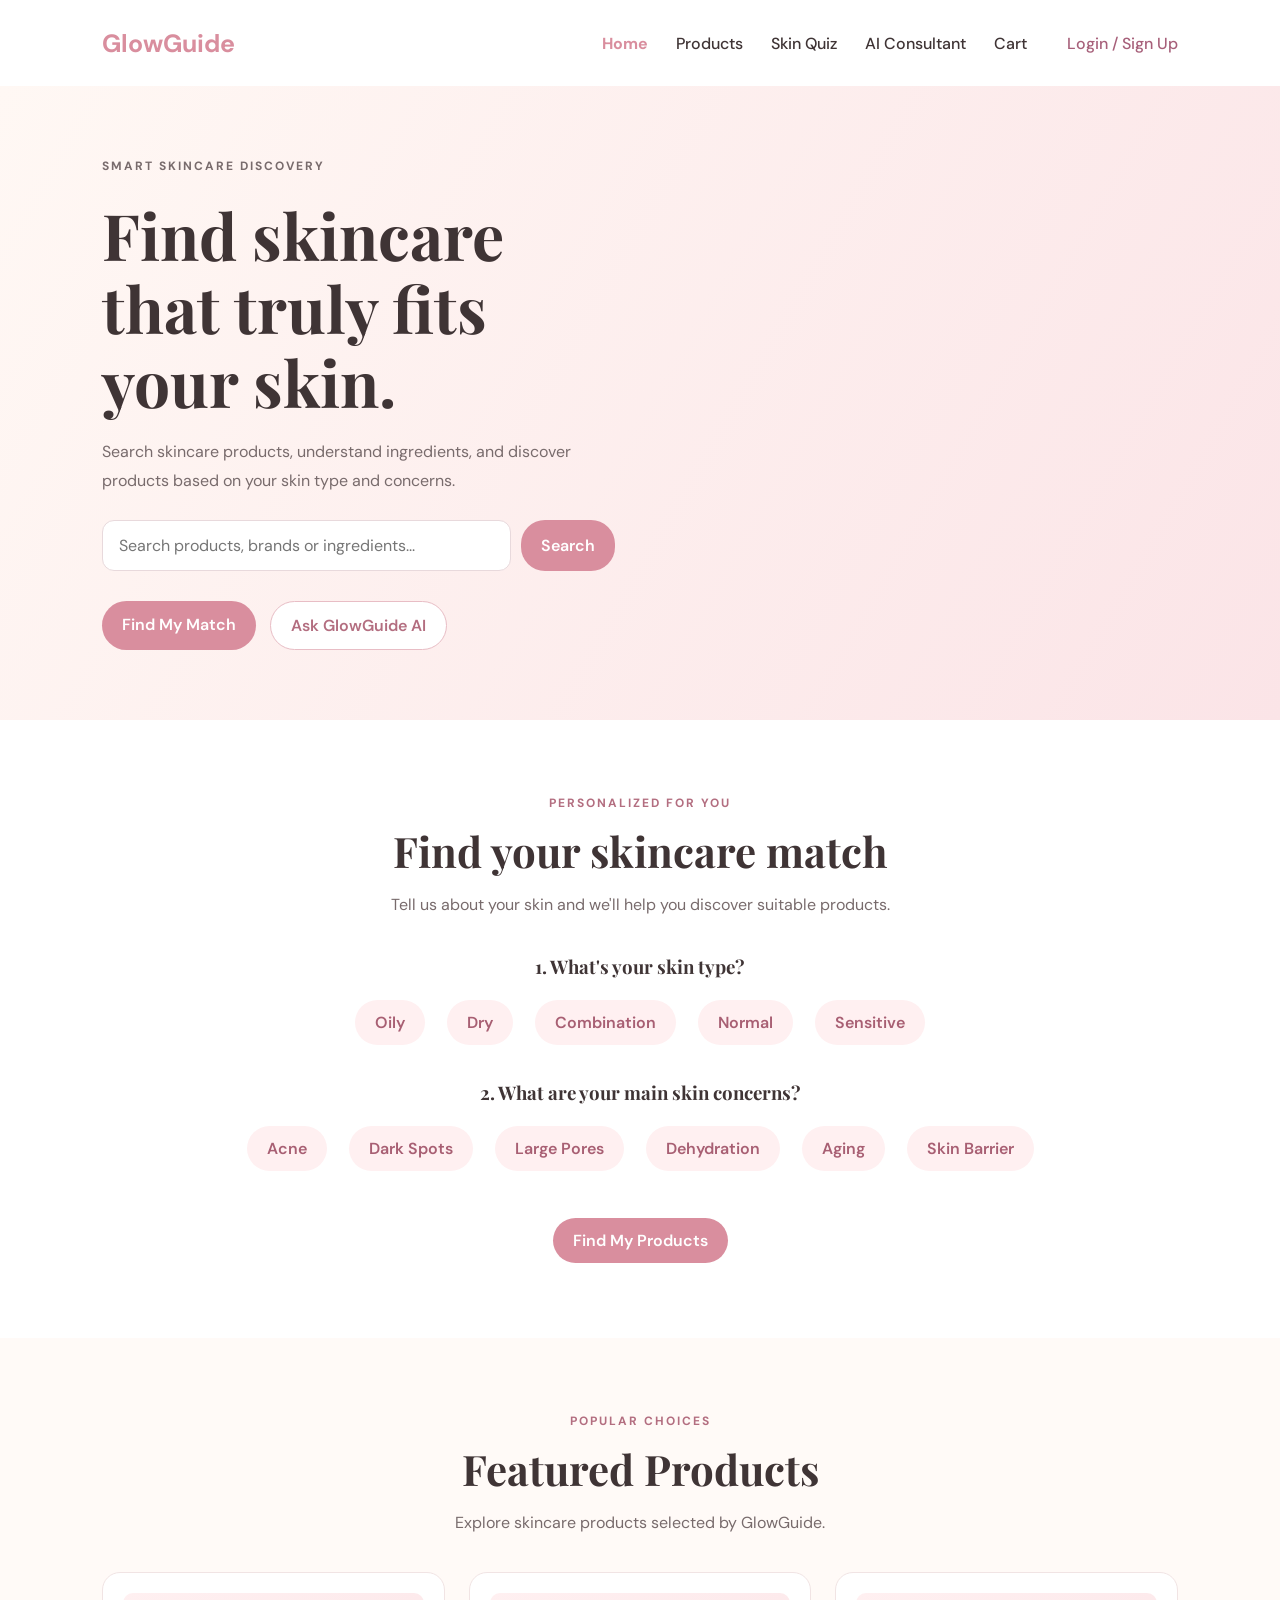
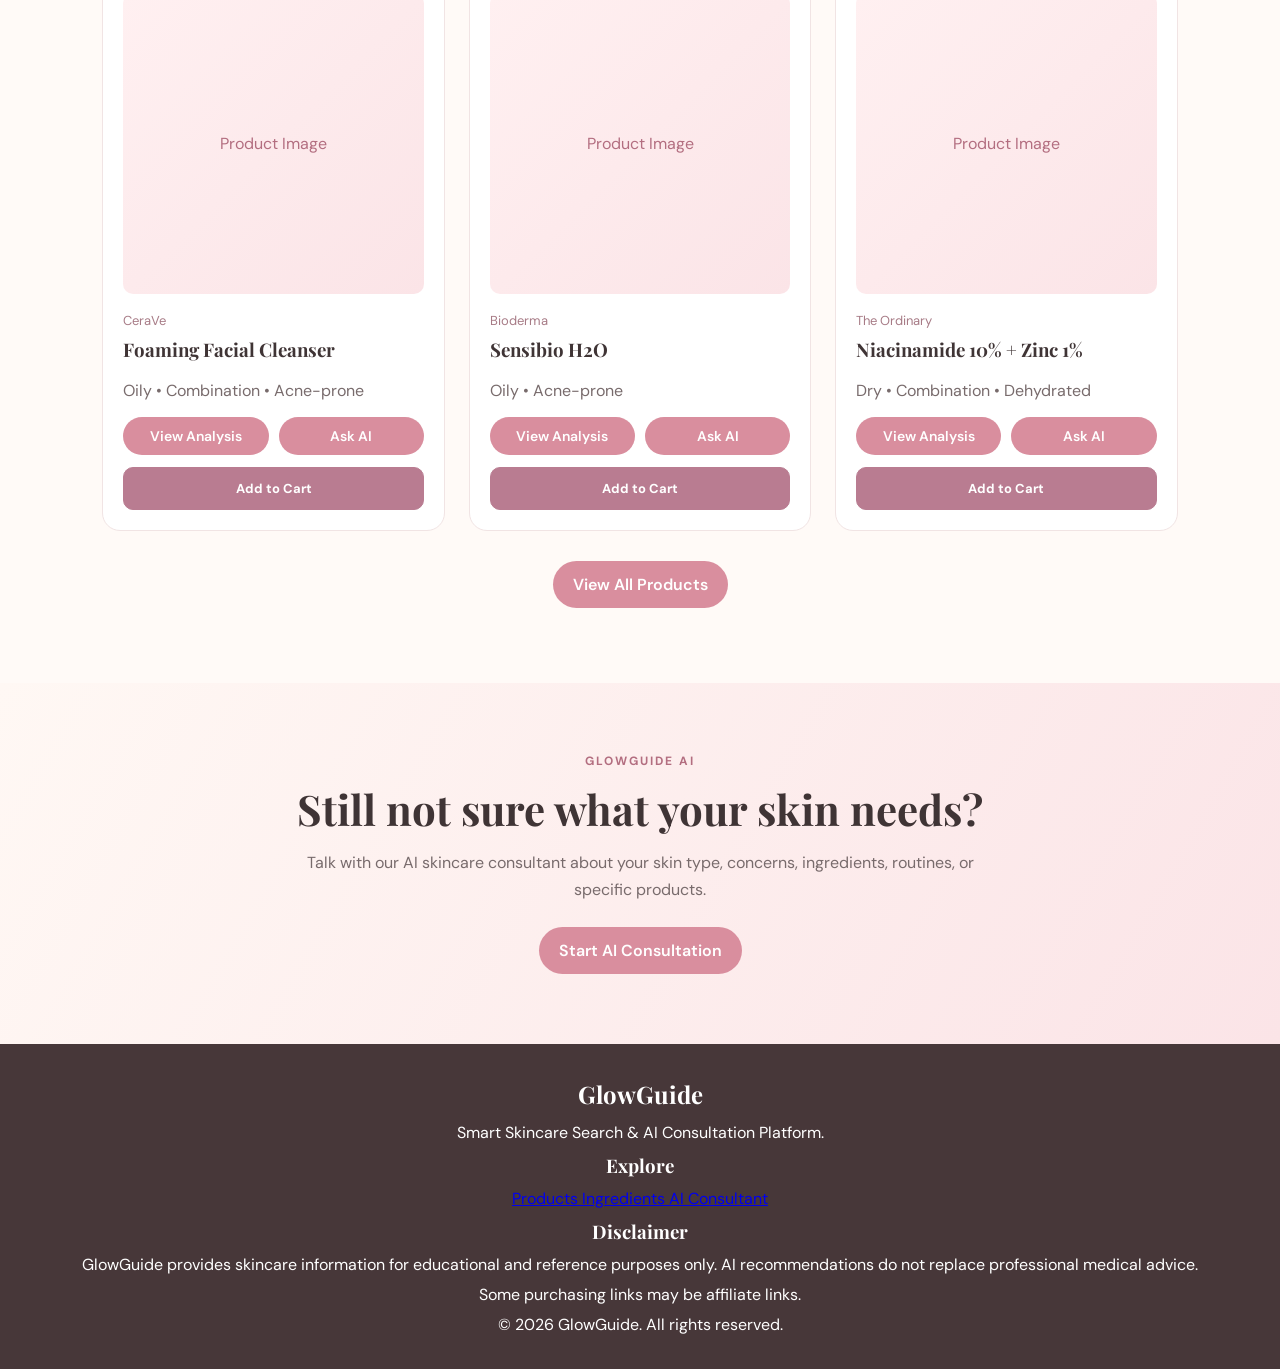
==== frontend/html/index.html @ 9ee1f532 "Prepare GlowGuide for secure single-domain deployment" ====
<!DOCTYPE html>
<html lang="en">

<head>
    <meta charset="UTF-8">
    <meta name="viewport" content="width=device-width, initial-scale=1.0">

    <title>GlowGuide | Smart Skincare Search</title>

    <link rel="stylesheet" href="../css/style.css">
    <link rel="stylesheet" href="../css/auth.css">
    <script src="../js/auth.js" defer></script>
    <script src="../js/cart.js" defer></script>
    <script src="../js/main.js" defer></script>
</head>

<body>
    <header class="navbar">
        <a href="index.html" class="logo">GlowGuide </a>

        <nav>
        <a href="index.html">Home</a>
        <a href="products.html">Products</a>
        <a href="skin_quiz.html">Skin Quiz</a>
        <a href="ai_consultant.html">AI Consultant</a>
                    <a href="cart.html">Cart</a>
                    <span id="accountArea"><a href="login.html">Login / Sign Up</a></span>
        </nav>
    </header>


    <!-- ==================== MAIN ==================== -->
    <main>

        <!-- HERO -->
        <section class="hero">

            <div class="hero-content">

                <p class="hero-label">
                    Smart Skincare Discovery
                </p>

                <h1>
                    Find skincare that truly fits your skin.
                </h1>

                <p>
                    Search skincare products, understand ingredients,
                    and discover products based on your skin type
                    and concerns.
                </p>

                <div class="search-box">
                    <input
                        type="search"
                        placeholder="Search products, brands or ingredients..."
                    >

                    <button type="button">
                        Search
                    </button>
                </div>

                <div class="hero-actions">

                    <a href="skin_quiz.html">
                        Find My Match
                    </a>

                    <a href="ai_consultant.html">
                        Ask GlowGuide AI
                    </a>

                </div>

            </div>

        </section>


        <!-- ==================== SKIN MATCH ==================== -->
        <section class="skin-match" id="skin-match">

            <div class="section-heading">
                <p>Personalized for you</p>

                <h2>
                    Find your skincare match
                </h2>

                <p>
                    Tell us about your skin and we'll help you
                    discover suitable products.
                </p>
            </div>


            <!-- Skin Type -->
            <div class="skin-type">

                <h3>1. What's your skin type?</h3>

                <div class="skin-options">

                    <button type="button" data-skin="oily">
                        Oily
                    </button>

                    <button type="button" data-skin="dry">
                        Dry
                    </button>

                    <button type="button" data-skin="combination">
                        Combination
                    </button>

                    <button type="button" data-skin="normal">
                        Normal
                    </button>

                    <button type="button" data-skin="sensitive">
                        Sensitive
                    </button>

                </div>

            </div>


            <!-- Skin Concerns -->
            <div class="skin-concerns">

                <h3>2. What are your main skin concerns?</h3>

                <div class="concern-options">

                    <button type="button" data-concern="acne">
                        Acne
                    </button>

                    <button type="button" data-concern="dark-spots">
                        Dark Spots
                    </button>

                    <button type="button" data-concern="large-pores">
                        Large Pores
                    </button>

                    <button type="button" data-concern="dryness">
                        Dehydration
                    </button>

                    <button type="button" data-concern="aging">
                        Aging
                    </button>

                    <button type="button" data-concern="barrier">
                        Skin Barrier
                    </button>

                </div>

            </div>


            <button type="button" id="findMyProducts" class="match-btn">
                Find My Products
            </button>

        </section>


        <!-- ==================== FEATURED PRODUCTS ==================== -->
        <section class="featured-products">

            <div class="section-heading">

                <p>Popular choices</p>

                <h2>
                    Featured Products
                </h2>

                <p>
                    Explore skincare products selected by GlowGuide.
                </p>

            </div>


            <div class="product-list">

                <!-- Product 1 -->
                <article class="product-card">

                    <div class="product-image">
                        Product Image
                    </div>

                    <p class="product-brand">
                        CeraVe
                    </p>

                    <h3>
                        Foaming Facial Cleanser
                    </h3>

                    <p>
                        Oily • Combination • Acne-prone
                    </p>

                    <a href="product_detail.html?id=1">
                        View Analysis
                    </a>
                    <a href="ai_consultant.html?product=1" class="home-ai-link">
                        Ask AI
                    </a>
                    <button type="button" class="home-cart-btn" data-product-id="1" aria-pressed="false">
                        Add to Cart
                    </button>

                </article>


                <!-- Product 2 -->
                <article class="product-card">

                    <div class="product-image">
                        Product Image
                    </div>

                    <p class="product-brand">
                        Bioderma
                    </p>

                    <h3>
                        Sensibio H2O
                    </h3>

                    <p>
                        Oily • Acne-prone
                    </p>

                    <a href="product_detail.html?id=2">
                        View Analysis
                    </a>
                    <a href="ai_consultant.html?product=2" class="home-ai-link">
                        Ask AI
                    </a>
                    <button type="button" class="home-cart-btn" data-product-id="2" aria-pressed="false">
                        Add to Cart
                    </button>

                </article>


                <!-- Product 3 -->
                <article class="product-card">

                    <div class="product-image">
                        Product Image
                    </div>

                    <p class="product-brand">
                        The Ordinary
                    </p>

                    <h3>
                        Niacinamide 10% + Zinc 1%
                    </h3>

                    <p>
                        Dry • Combination • Dehydrated
                    </p>

                    <a href="product_detail.html?id=3">
                        View Analysis
                    </a>
                    <a href="ai_consultant.html?product=3" class="home-ai-link">
                        Ask AI
                    </a>
                    <button type="button" class="home-cart-btn" data-product-id="3" aria-pressed="false">
                        Add to Cart
                    </button>

                </article>

            </div>


            <a href="products.html" class="view-all-btn">
                View All Products
            </a>

        </section>


        <!-- ==================== AI CONSULTANT ==================== -->
        <section class="ai-section">

            <div class="ai-content">

                <p>
                    GlowGuide AI
                </p>

                <h2>
                    Still not sure what your skin needs?
                </h2>

                <p>
                    Talk with our AI skincare consultant about
                    your skin type, concerns, ingredients,
                    routines, or specific products.
                </p>

                <a href="ai_consultant.html">
                    Start AI Consultation
                </a>

            </div>

        </section>

    </main>


    <!-- ==================== FOOTER ==================== -->
    <footer class="footer">

        <div class="footer-about">

            <h2>
                GlowGuide
            </h2>

            <p>
                Smart Skincare Search & AI Consultation Platform.
            </p>

        </div>


        <div class="footer-links">

            <h3>Explore</h3>

            <a href="products.html">
                Products
            </a>

            <a href="#">
                Ingredients
            </a>

            <a href="ai_consultant.html">
                AI Consultant
            </a>

        </div>


        <div class="footer-disclaimer">

            <h3>Disclaimer</h3>

            <p>
                GlowGuide provides skincare information for
                educational and reference purposes only.
                AI recommendations do not replace professional
                medical advice.
            </p>

            <p>
                Some purchasing links may be affiliate links.
            </p>

        </div>


        <div class="footer-bottom">

            <p>
                &copy; 2026 GlowGuide. All rights reserved.
            </p>

        </div>

    </footer>

</body>

</html>
---- frontend/css/style.css ----
@import url('https://fonts.googleapis.com/css2?family=DM+Sans:wght@400;500;600;700&family=Playfair+Display:wght@500;600;700&display=swap');

:root {
  --pink: #d98e9e;
  --pink-light: #fff0f1;
  --cream: #fffaf7;
  --text: #3f3435;
}

* {
  margin: 0;
  padding: 0;
  box-sizing: border-box;
}

body {
  font-family: 'DM Sans', sans-serif;
  background: var(--cream);
  color: var(--text);
}

.navbar {
  display: flex;
  justify-content: space-between;
  align-items: center;
  padding: 22px 8%;
  background: white;
  gap: 20px;
}

.logo {
  color: var(--pink);
  font-weight: 700;
  font-size: 25px;
  text-decoration: none;
}

nav {
  display: flex;
  align-items: center;
  gap: 28px;
  flex-wrap: wrap;
}

.nav-links {
  display: flex;
  align-items: center;
  gap: 28px;
  margin: 0;
  padding: 0;
  list-style: none;
}

nav a {
  text-decoration: none;
  color: var(--text);
  font-weight: 500;
}

nav a:hover {
  color: var(--pink);
}

.hero {
  min-height: 560px;
  display: grid;
  grid-template-columns: 1fr 1fr;
  align-items: center;
  gap: 50px;
  padding: 70px 8%;
  background: linear-gradient(120deg, #fff8f4, #fbe4e7);
}

.hero-content {
  max-width: 620px;
}

.hero-label,
.section-heading > p:first-child,
.ai-content > p:first-child {
  color: #b36e80;
  font-size: 12px;
  letter-spacing: 2px;
  font-weight: 700;
  text-transform: uppercase;
}

.hero-content > p:not(.hero-label) {
  max-width: 520px;
}

.search-box {
  display: flex;
  gap: 10px;
  margin-top: 24px;
  max-width: 560px;
}

.search-box input {
  flex: 1;
  min-width: 0;
  padding: 14px 16px;
  border: 1px solid #e8d9dc;
  border-radius: 12px;
  font: inherit;
}

.search-box button,
.skin-options button,
.concern-options button,
.match-btn {
  border: 0;
  border-radius: 24px;
  padding: 12px 20px;
  background: var(--pink);
  color: white;
  font: inherit;
  font-weight: 600;
  cursor: pointer;
}

.hero-actions a,
.product-card > a,
.view-all-btn,
.ai-content > a {
  display: inline-block;
  padding: 13px 20px;
  border-radius: 28px;
  background: var(--pink);
  color: white;
  text-decoration: none;
  font-weight: 600;
}

.hero-actions a + a {
  background: white;
  color: #b36e80;
  border: 1px solid #e8bdc5;
}

.skin-match,
.featured-products {
  padding: 75px 8%;
}

.skin-match {
  text-align: center;
  background: white;
}

.section-heading {
  max-width: 700px;
  margin: 0 auto 36px;
  text-align: center;
}

.section-heading h2,
.ai-content h2 {
  margin: 12px 0;
  font-size: clamp(30px, 4vw, 42px);
}

.section-heading p:last-child,
.ai-content > p:not(:first-child) {
  color: #786b6c;
  line-height: 1.7;
}

.skin-type,
.skin-concerns {
  margin: 30px auto;
}

.skin-type h3,
.skin-concerns h3 {
  margin-bottom: 16px;
}

.skin-options,
.concern-options {
  display: flex;
  justify-content: center;
  flex-wrap: wrap;
  gap: 12px;
}

.skin-options button,
.concern-options button {
  background: var(--pink-light);
  color: #a85f73;
}

.match-btn {
  margin-top: 12px;
}

.product-list {
  display: grid;
  grid-template-columns: repeat(3, minmax(0, 1fr));
  gap: 24px;
}

.product-card {
  padding: 20px;
  background: white;
  border: 1px solid #f1e4e4;
  border-radius: 18px;
}

.product-card .product-image {
  min-height: 180px;
  display: grid;
  place-items: center;
  margin: -20px -20px 18px;
  border-radius: 18px 18px 0 0;
  background: linear-gradient(135deg, #fff0f1, #fbe4e7);
  color: #b36e80;
}

.product-card .product-image img {
  width: 100%;
  height: 180px;
  object-fit: contain;
  display: block;
}

.featured-products .product-card .product-image {
  grid-column: 1 / -1;
  min-height: 0;
  aspect-ratio: 1 / 1;
  height: auto;
  margin: 0 0 18px;
  border-radius: 10px;
  overflow: hidden;
}

.featured-products .product-card .product-image img {
  height: 100%;
}

.featured-products .product-card {
  display: grid;
  grid-template-columns: repeat(2, minmax(0, 1fr));
  column-gap: 10px;
  align-content: start;
}

.featured-products .product-card .product-brand,
.featured-products .product-card h3,
.featured-products .product-card > p:not(.product-brand) {
  grid-column: 1 / -1;
}

.featured-products .product-card > a {
  box-sizing: border-box;
  width: 100%;
  margin: 0;
  text-align: center;
}

.featured-products .product-card > a:not(.home-ai-link) {
  grid-column: 1;
}

.featured-products .product-card > .home-ai-link {
  grid-column: 2;
  margin-left: 0;
}

.featured-products .product-card > .home-cart-btn {
  grid-column: 1 / -1;
  width: 100%;
  margin: 12px 0 0;
}

.product-card .product-brand {
  color: #a77b86;
  font-size: 13px;
}

.product-card h3 {
  margin: 8px 0;
}

.product-card > p:not(.product-brand) {
  margin: 10px 0 16px;
  color: #786b6c;
}

.product-card > a {
  padding: 10px 15px;
  font-size: 14px;
}
.home-ai-link { margin-left: 8px; background: #fff0f2; color: #a7607a; }

.view-all-btn {
  display: table;
  margin: 30px auto 0;
}

.ai-section {
  padding: 70px 8%;
  background: linear-gradient(120deg, #fff8f4, #fbe4e7);
  text-align: center;
}

.ai-content {
  max-width: 720px;
  margin: 0 auto;
}

.ai-content > a {
  margin-top: 24px;
}

.tag {
  color: #b36e80;
  font-size: 12px;
  letter-spacing: 2px;
  font-weight: 700;
}

h1, h2, h3 {
  font-family: 'Playfair Display', serif;
}

.hero h1 {
  font-size: clamp(42px, 5vw, 68px);
  line-height: 1.15;
  margin: 20px 0;
}

.hero-content p {
  line-height: 1.8;
  max-width: 450px;
  color: #786b6c;
}

.hero-actions {
  display: flex;
  flex-wrap: wrap;
  gap: 14px;
  margin-top: 30px;
}

.btn {
  display: inline-block;
  text-decoration: none;
  background: var(--pink);
  color: white;
  padding: 14px 22px;
  border-radius: 30px;
  font-weight: 600;
}

.btn.secondary {
  background: white;
  color: #b36e80;
  border: 1px solid #e8bdc5;
}

.hero-art {
  min-height: 370px;
  border-radius: 180px 180px 25px 25px;
  background: linear-gradient(160deg, #ebacb8, #d18e9d);
  color: white;
  display: flex;
  flex-direction: column;
  justify-content: center;
  align-items: center;
  text-align: center;
  padding: 30px;
}

.hero-art span {
  font-size: 80px;
}

.hero-art h2 {
  font-size: 36px;
  margin: 15px 0;
}

.features {
  padding: 75px 8%;
  text-align: center;
}

.features > h2 {
  font-size: 36px;
  margin-bottom: 35px;
}

.feature-grid {
  display: grid;
  grid-template-columns: repeat(3, 1fr);
  gap: 24px;
}

.feature-card {
  padding: 35px 22px;
  border-radius: 18px;
  background: white;
  box-shadow: 0 6px 25px #4b34340b;
}

.feature-icon {
  font-size: 35px;
  margin-bottom: 18px;
}

.feature-card h3 {
  margin-bottom: 12px;
}

.feature-card p {
  color: #786b6c;
  line-height: 1.7;
}

footer {
  background: #473739;
  color: white;
  text-align: center;
  padding: 28px;
  line-height: 1.9;
}

@media (max-width: 768px) {
  .navbar {
    flex-direction: column;
  }

  nav {
    justify-content: center;
    gap: 14px;
  }

  .hero {
    grid-template-columns: 1fr;
    padding: 55px 6%;
  }

  .product-list {
    grid-template-columns: 1fr;
  }

  .skin-match,
  .featured-products,
  .ai-section {
    padding: 55px 6%;
  }

  .search-box {
    flex-direction: column;
  }

  .feature-grid {
    grid-template-columns: 1fr;
  }

  .features {
    padding: 55px 6%;
  }
}

[data-skin],
[data-concern] {
  cursor: pointer;
  padding: 10px 18px;
  border: 1px solid #e6b5c0;
  border-radius: 20px;
  background: white;
  color: #8c5362;
  margin: 5px;
}

[data-skin].selected,
[data-concern].selected {
  background: #d98e9e;
  color: white;
  border-color: #d98e9e;
}

.home-cart-btn {
  display: block;
  width: calc(100% - 28px);
  margin: 12px 14px 16px;
  padding: 12px 15px;
  border: 1px solid #b97c91;
  border-radius: 10px;
  background: #b97c91;
  color: white;
  font: inherit;
  font-size: 13px;
  font-weight: 700;
  cursor: pointer;
  transition: 0.2s ease;
}

.home-cart-btn:hover { background: #a6647c; }
.home-cart-btn.added {
  background: #fff0f4;
  border-color: #d9a5b5;
  color: #aa6179;
}
---- frontend/css/auth.css ----
#accountArea { display: inline-flex; align-items: center; vertical-align: middle; flex-wrap: wrap; gap: 12px; margin-left: 12px; min-height: 42px; }
#accountArea a { color: #a7607a; text-decoration: none; }
.admin-nav-links { display: inline-flex; align-items: center; flex-wrap: wrap; gap: 14px; margin-left: 12px; }
.admin-nav-links a { color: #a7607a !important; font-size: .92em; }
.account-logout { border: 1px solid #d7a8b9; border-radius: 9px; padding: 9px 14px; background: white; color: #a7607a; cursor: pointer; font: inherit; line-height: 1.2; }
.auth-page { min-height: 85vh; display: flex; justify-content: center; align-items: center; padding: 50px 20px; background: linear-gradient(135deg, #fff9f8, #f9e7ee); }
.auth-card { width: 100%; max-width: 460px; padding: 42px; background: white; border: 1px solid #f1dfe6; border-radius: 22px; box-shadow: 0 12px 40px rgba(100,60,75,.08); }
.auth-card form { display: flex; flex-direction: column; gap: 10px; }
.auth-card input { padding: 13px; border: 1px solid #e8d1d9; border-radius: 10px; font: inherit; }
.auth-card button { padding: 14px; border: 0; border-radius: 11px; background: #b97c91; color: white; font-weight: 700; cursor: pointer; }
.auth-message { min-height: 20px; margin-top: 16px; color: #a45570; text-align: center; }
.login-role-choice { display: flex; gap: 10px; margin: 18px 0; }
.role-button { flex: 1; border: 1px solid #d7a8b9; border-radius: 9px; padding: 10px; background: white; color: #a7607a; cursor: pointer; }
.role-button.active { background: #b97c91; color: white; }
.show-password { display: flex !important; align-items: center; gap: 7px; font-weight: 400 !important; }
.admin-page { padding: 45px 6%; background: #fff9f8; min-height: 85vh; }
.admin-shell { max-width: 1100px; margin: auto; }
.admin-stats, .admin-panel { background: white; border: 1px solid #f1dfe6; border-radius: 14px; padding: 22px; margin: 20px 0; }
.admin-panel-heading, .admin-product-row, .admin-user-row { display: flex; align-items: center; justify-content: space-between; gap: 12px; }
.admin-product-list, #userList { display: grid; gap: 10px; margin-top: 18px; }
.admin-product-row, .admin-user-row { border-top: 1px solid #f1dfe6; padding: 12px 0; }
.admin-form { display: grid; gap: 12px; max-width: 650px; }
.admin-form label { display: grid; gap: 5px; color: #725966; font-weight: 600; }
.admin-form input, .admin-form textarea, #productSearch { padding: 10px; border: 1px solid #e8d1d9; border-radius: 8px; font: inherit; }
.admin-panel button { border: 1px solid #d7a8b9; border-radius: 8px; padding: 8px 12px; background: white; color: #a7607a; cursor: pointer; }
.admin-overview { display: grid; gap: 18px; margin: 20px 0; }
.overview-heading, .overview-columns { display: grid; gap: 18px; }
.overview-heading { grid-template-columns: 1fr auto; align-items: center; }
.overview-heading h2 { margin: 0; }
.overview-heading button, .overview-box a { color: #a7607a; }
.overview-cards { display: grid; grid-template-columns: repeat(5, 1fr); gap: 12px; }
.overview-card, .overview-box { padding: 18px; border: 1px solid #f1dfe6; border-radius: 12px; background: white; }
.overview-card span, .overview-card strong { display: block; }
.overview-card span { color: #806c76; font-size: 13px; }
.overview-card strong { margin-top: 8px; color: #a7607a; font-size: 26px; }
.overview-columns { grid-template-columns: repeat(3, 1fr); }
.overview-box h3 { margin-top: 0; }
.overview-box a { display: block; margin: 9px 0; text-decoration: none; }
.overview-error { color: #a04462; }
@media (max-width: 800px) { .overview-cards, .overview-columns { grid-template-columns: 1fr 1fr; } .overview-heading { grid-template-columns: 1fr; } }
@media (max-width: 500px) { .overview-cards, .overview-columns { grid-template-columns: 1fr; } }
.auth-footer-text, .guest-link { text-align: center; margin-top: 20px; }
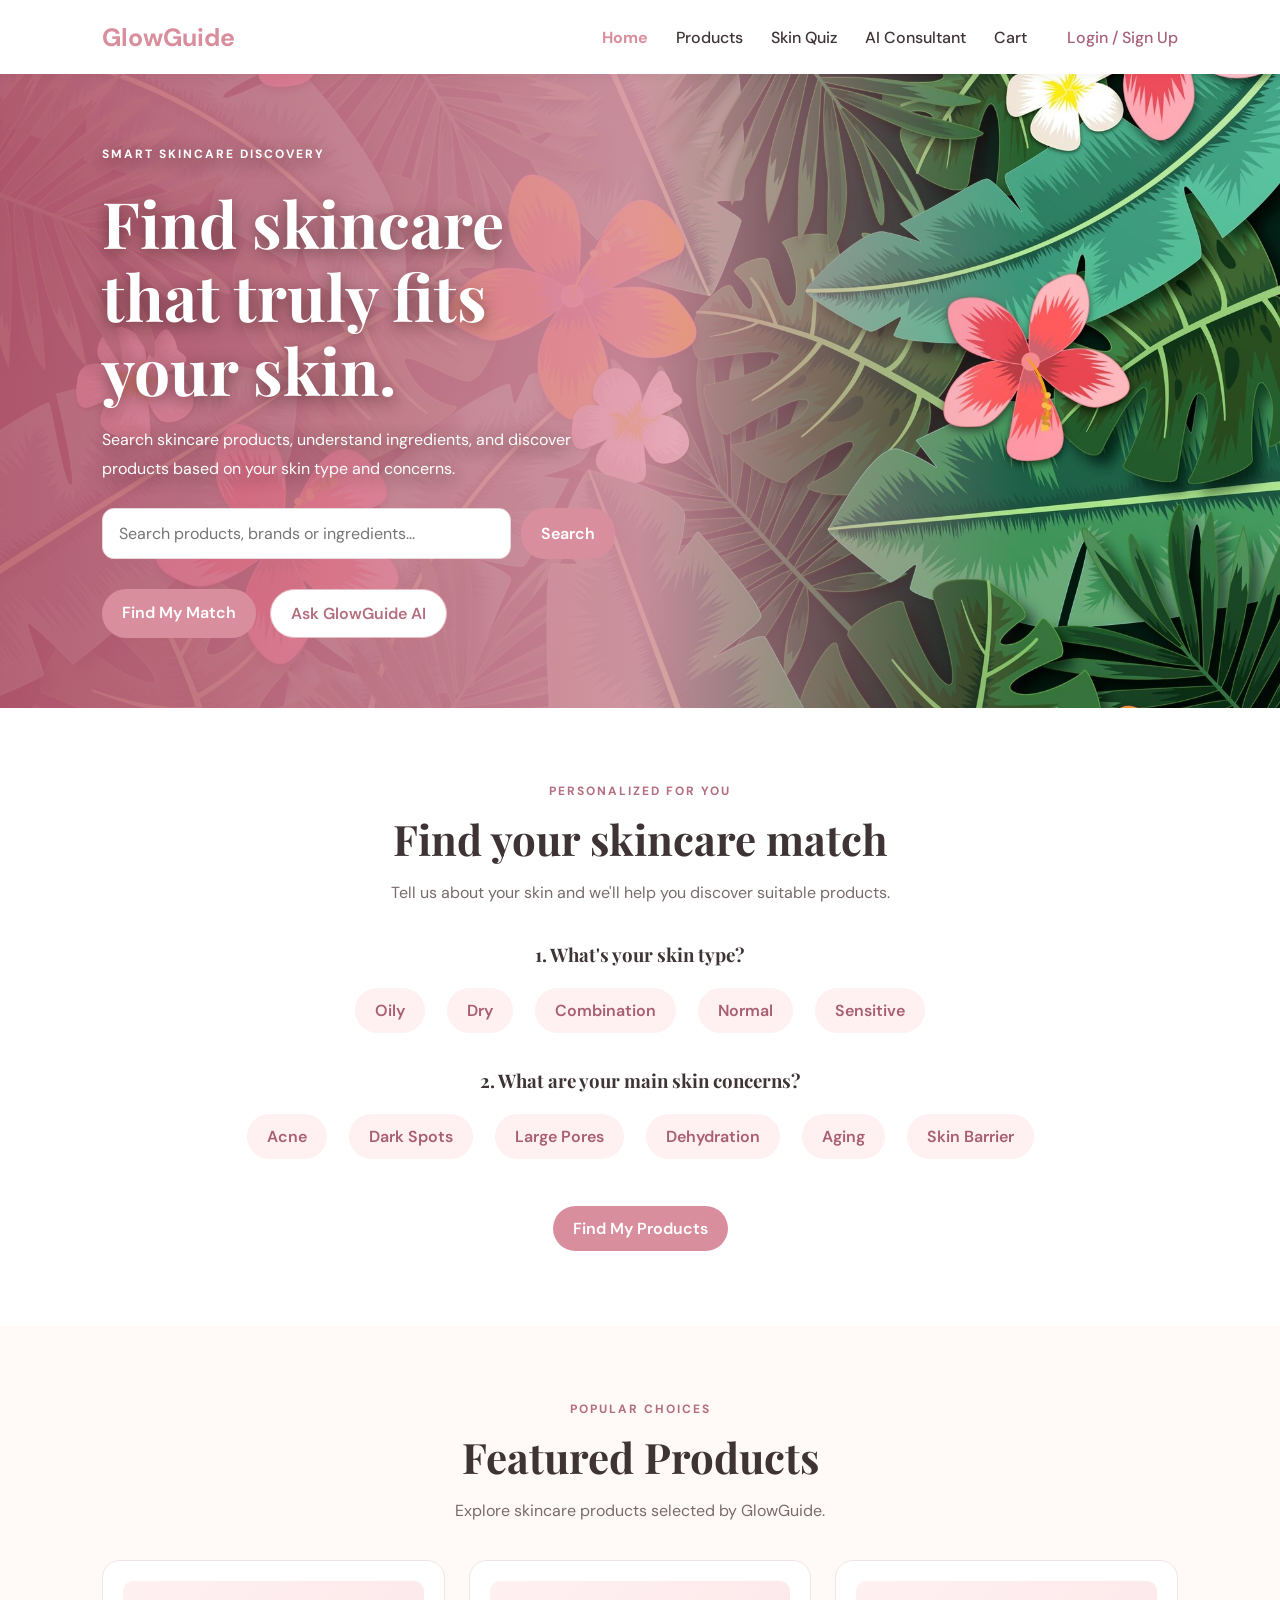
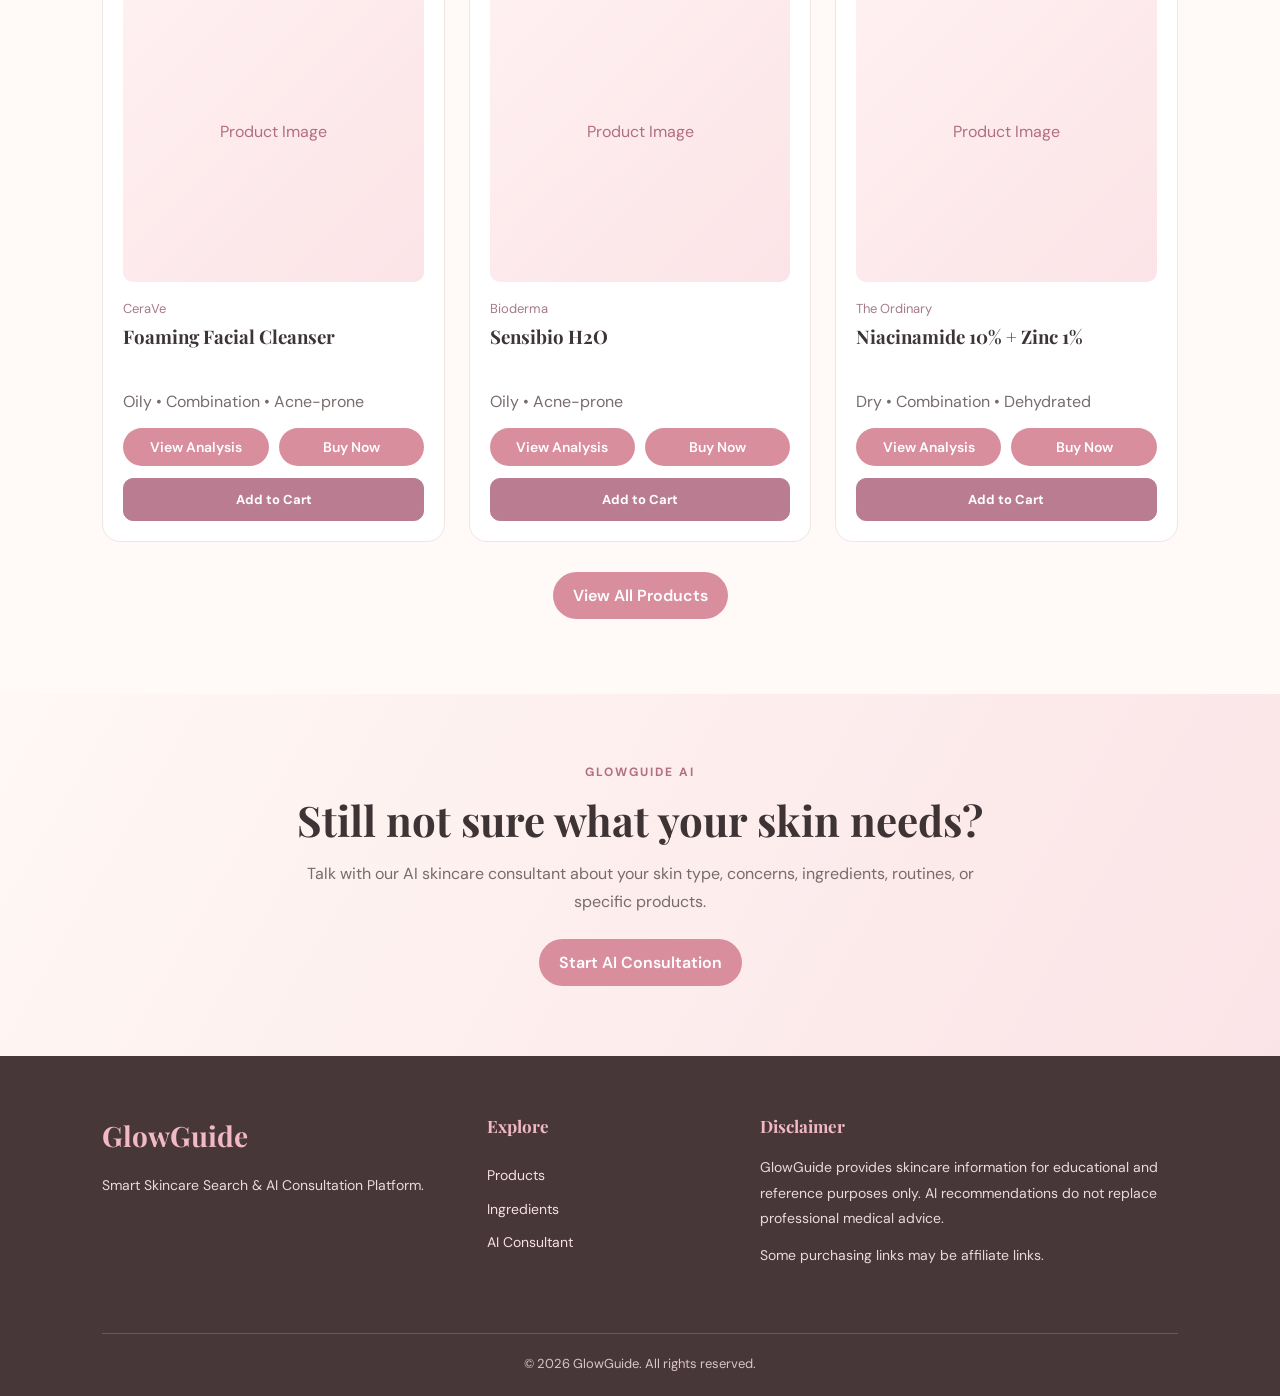
==== commit 47a9e590: "feat(products): replace Ask AI with Buy Now and consolidate product cart handlers" ====
--- a/frontend/html/index.html
+++ b/frontend/html/index.html
@@ -7,11 +7,11 @@
 
     <title>GlowGuide | Smart Skincare Search</title>
 
-    <link rel="stylesheet" href="../css/style.css">
+    <link rel="stylesheet" href="../css/style.css?v=20261111-home-buy-now">
     <link rel="stylesheet" href="../css/auth.css">
     <script src="../js/auth.js" defer></script>
     <script src="../js/cart.js" defer></script>
-    <script src="../js/main.js" defer></script>
+    <script src="../js/main.js?v=20261111-safe-cleanup" defer></script>
 </head>
 
 <body>
@@ -213,8 +213,8 @@
                     <a href="product_detail.html?id=1">
                         View Analysis
                     </a>
-                    <a href="ai_consultant.html?product=1" class="home-ai-link">
-                        Ask AI
+                    <a href="https://s.shopee.vn/5AtXNepsMI" class="home-buy-link" target="_blank" rel="noopener noreferrer sponsored nofollow" data-affiliate-product="1">
+                        Buy Now
                     </a>
                     <button type="button" class="home-cart-btn" data-product-id="1" aria-pressed="false">
                         Add to Cart
@@ -245,8 +245,8 @@
                     <a href="product_detail.html?id=2">
                         View Analysis
                     </a>
-                    <a href="ai_consultant.html?product=2" class="home-ai-link">
-                        Ask AI
+                    <a href="https://s.shopee.vn/gR81VHrMM" class="home-buy-link" target="_blank" rel="noopener noreferrer sponsored nofollow" data-affiliate-product="2">
+                        Buy Now
                     </a>
                     <button type="button" class="home-cart-btn" data-product-id="2" aria-pressed="false">
                         Add to Cart
@@ -277,8 +277,8 @@
                     <a href="product_detail.html?id=3">
                         View Analysis
                     </a>
-                    <a href="ai_consultant.html?product=3" class="home-ai-link">
-                        Ask AI
+                    <a href="https://s.shopee.vn/906FwvitYx" class="home-buy-link" target="_blank" rel="noopener noreferrer sponsored nofollow" data-affiliate-product="3">
+                        Buy Now
                     </a>
                     <button type="button" class="home-cart-btn" data-product-id="3" aria-pressed="false">
                         Add to Cart
--- a/frontend/css/style.css
+++ b/frontend/css/style.css
@@ -1,4 +1,3 @@
-
 @import url('https://fonts.googleapis.com/css2?family=DM+Sans:wght@400;500;600;700&family=Playfair+Display:wght@500;600;700&display=swap');
 
 :root {
@@ -21,12 +20,23 @@
 }
 
 .navbar {
+  position: sticky;
+  top: 0;
+  z-index: 1000;
+
   display: flex;
   justify-content: space-between;
   align-items: center;
-  padding: 22px 8%;
+
+  padding: 16px 8%;
   background: white;
   gap: 20px;
+
+  box-shadow: 0 2px 12px rgba(0, 0, 0, 0.04);
+}
+
+.nav-menu-toggle {
+  display: none;
 }
 
 .logo {
@@ -69,14 +79,40 @@
   align-items: center;
   gap: 50px;
   padding: 70px 8%;
-  background: linear-gradient(120deg, #fff8f4, #fbe4e7);
+  background: linear-gradient(to right, rgba(197, 94, 120, 0.88) 0%, rgba(223, 148, 167, 0.88) 50%, rgba(92, 48, 60, 0) 80%), 
+              url('../images/2476919.jpg') center/cover no-repeat;
+}
+
+@media (max-width: 768px) {
+  .hero {
+    background: linear-gradient(to bottom, rgba(223, 148, 167, 0.88) 0%, rgba(92, 48, 60, 0.32) 100%), 
+                url('../images/2476919.jpg') center/cover no-repeat;
+  }
 }
 
 .hero-content {
   max-width: 620px;
 }
 
-.hero-label,
+.hero-label {
+  color: #ffffff !important;
+  text-shadow: 0 2px 8px rgba(0, 0, 0, 0.35);
+  font-size: 12px;
+  letter-spacing: 2px;
+  font-weight: 700;
+  text-transform: uppercase;
+}
+
+.hero-content h1,
+.hero-content > p:not(.hero-label) {
+  color: #ffffff;
+  text-shadow: 0 2px 10px rgba(0, 0, 0, 0.35);
+}
+
+.hero-content > p:not(.hero-label) {
+  max-width: 520px;
+}
+
 .section-heading > p:first-child,
 .ai-content > p:first-child {
   color: #b36e80;
@@ -84,10 +120,6 @@
   letter-spacing: 2px;
   font-weight: 700;
   text-transform: uppercase;
-}
-
-.hero-content > p:not(.hero-label) {
-  max-width: 520px;
 }
 
 .search-box {
@@ -121,9 +153,9 @@
 }
 
 .hero-actions a,
-.product-card > a,
+.product-card>a,
 .view-all-btn,
-.ai-content > a {
+.ai-content>a {
   display: inline-block;
   padding: 13px 20px;
   border-radius: 28px;
@@ -133,7 +165,7 @@
   font-weight: 600;
 }
 
-.hero-actions a + a {
+.hero-actions a+a {
   background: white;
   color: #b36e80;
   border: 1px solid #e8bdc5;
@@ -162,7 +194,7 @@
 }
 
 .section-heading p:last-child,
-.ai-content > p:not(:first-child) {
+.ai-content>p:not(:first-child) {
   color: #786b6c;
   line-height: 1.7;
 }
@@ -193,6 +225,13 @@
 
 .match-btn {
   margin-top: 12px;
+}
+
+.hero-label,
+.hero-content h1,
+.hero-content > p:not(.hero-label) {
+  color: #ffffff;
+  text-shadow: 0 4px 16px rgba(38, 14, 14, 0.55);
 }
 
 .product-list {
@@ -248,27 +287,27 @@
 
 .featured-products .product-card .product-brand,
 .featured-products .product-card h3,
-.featured-products .product-card > p:not(.product-brand) {
+.featured-products .product-card>p:not(.product-brand) {
   grid-column: 1 / -1;
 }
 
-.featured-products .product-card > a {
+.featured-products .product-card>a {
   box-sizing: border-box;
   width: 100%;
   margin: 0;
   text-align: center;
 }
 
-.featured-products .product-card > a:not(.home-ai-link) {
+.featured-products .product-card>a:not(.home-buy-link) {
   grid-column: 1;
 }
 
-.featured-products .product-card > .home-ai-link {
+.featured-products .product-card>.home-buy-link {
   grid-column: 2;
   margin-left: 0;
 }
 
-.featured-products .product-card > .home-cart-btn {
+.featured-products .product-card>.home-cart-btn {
   grid-column: 1 / -1;
   width: 100%;
   margin: 12px 0 0;
@@ -281,18 +320,37 @@
 
 .product-card h3 {
   margin: 8px 0;
-}
-
-.product-card > p:not(.product-brand) {
+  display: -webkit-box;
+  -webkit-box-orient: vertical;
+  -webkit-line-clamp: 2;
+  line-clamp: 2;
+  line-height: 1.3;
+  min-height: 2.6em;
+  max-height: 2.6em;
+  overflow: hidden;
+  overflow-wrap: anywhere;
+}
+
+.product-card>p:not(.product-brand) {
   margin: 10px 0 16px;
   color: #786b6c;
 }
 
-.product-card > a {
+.product-card>a {
   padding: 10px 15px;
   font-size: 14px;
 }
-.home-ai-link { margin-left: 8px; background: #fff0f2; color: #a7607a; }
+
+.home-buy-link {
+  margin-left: 8px;
+  background: #fff0f2;
+  color: #a7607a;
+}
+
+.home-buy-link[aria-disabled="true"] {
+  opacity: 0.5;
+  cursor: not-allowed;
+}
 
 .view-all-btn {
   display: table;
@@ -310,7 +368,7 @@
   margin: 0 auto;
 }
 
-.ai-content > a {
+.ai-content>a {
   margin-top: 24px;
 }
 
@@ -321,7 +379,9 @@
   font-weight: 700;
 }
 
-h1, h2, h3 {
+h1,
+h2,
+h3 {
   font-family: 'Playfair Display', serif;
 }
 
@@ -387,7 +447,7 @@
   text-align: center;
 }
 
-.features > h2 {
+.features>h2 {
   font-size: 36px;
   margin-bottom: 35px;
 }
@@ -419,12 +479,84 @@
   line-height: 1.7;
 }
 
-footer {
+
+/* ==========================================
+   SHARED FOOTER
+========================================== */
+
+.footer {
+  display: grid;
+  grid-template-columns: 1.2fr 0.8fr 1.5fr;
+  gap: 50px;
+
+  padding: 55px 8% 20px;
   background: #473739;
   color: white;
+  text-align: left;
+  line-height: 1.8;
+}
+
+.footer h2 {
+  color: #f2b9c5;
+  font-size: 28px;
+  margin-bottom: 12px;
+}
+
+.footer h3 {
+  color: #f2b9c5;
+  font-size: 17px;
+  margin-bottom: 14px;
+}
+
+.footer-about p,
+.footer-disclaimer p {
+  color: #e8dadd;
+  font-size: 14px;
+}
+
+.footer-links {
+  display: flex;
+  flex-direction: column;
+  align-items: flex-start;
+  gap: 8px;
+}
+
+.footer-links a {
+  color: #f8dfe4;
+  text-decoration: none;
+  font-size: 14px;
+  transition: color 0.2s ease;
+}
+
+.footer-links a:hover {
+  color: #df94a7;
+}
+
+.footer-disclaimer p + p {
+  margin-top: 12px;
+}
+
+.footer-bottom {
+  grid-column: 1 / -1;
+  border-top: 1px solid rgba(255, 255, 255, 0.18);
+  margin-top: 15px;
+  padding-top: 18px;
   text-align: center;
-  padding: 28px;
-  line-height: 1.9;
+  color: #d9c5ca;
+  font-size: 13px;
+}
+
+/* Responsive Footer */
+@media (max-width: 768px) {
+  .footer {
+    grid-template-columns: 1fr;
+    gap: 28px;
+    padding: 40px 6% 20px;
+  }
+
+  .footer-bottom {
+    grid-column: 1;
+  }
 }
 
 @media (max-width: 768px) {
@@ -499,9 +631,126 @@
   transition: 0.2s ease;
 }
 
-.home-cart-btn:hover { background: #a6647c; }
+.home-cart-btn:hover {
+  background: #a6647c;
+}
+
 .home-cart-btn.added {
   background: #fff0f4;
   border-color: #d9a5b5;
   color: #aa6179;
 }
+
+/* ==========================================
+   RESPONSIVE STICKY NAVIGATION
+========================================== */
+
+@media (max-width: 768px) {
+  .navbar {
+    position: sticky;
+    top: 0;
+    z-index: 1000;
+
+    flex-direction: row;
+    justify-content: flex-start;
+    align-items: center;
+
+    padding: 12px 5%;
+    gap: 14px;
+  }
+
+  .nav-menu-toggle {
+    display: flex;
+    justify-content: center;
+    align-items: center;
+
+    width: 40px;
+    height: 40px;
+    flex-shrink: 0;
+
+    border: 1px solid #f1d7df;
+    border-radius: 10px;
+
+    background: white;
+    color: #a7607a;
+
+    font-size: 22px;
+    cursor: pointer;
+  }
+
+  .navbar .logo {
+    font-size: 23px;
+  }
+
+  .navbar nav {
+    display: none;
+
+    position: absolute;
+    top: 100%;
+    left: 0;
+    right: 0;
+
+    flex-direction: column;
+    align-items: stretch;
+    justify-content: flex-start;
+
+    gap: 0;
+    padding: 10px 5% 16px;
+
+    background: white;
+    box-shadow: 0 8px 15px rgba(0, 0, 0, 0.08);
+
+    border-top: 1px solid #f1e4e4;
+  }
+
+  .navbar nav.nav-open {
+    display: flex;
+  }
+
+  .navbar nav a,
+  .navbar nav span {
+    display: block;
+    padding: 12px 8px;
+  }
+
+  .navbar nav #accountArea {
+    padding: 0;
+  }
+
+  .navbar nav #accountArea a,
+  .navbar nav #accountArea button,
+  .navbar nav #accountArea span {
+    display: block;
+    padding: 12px 8px;
+  }
+
+  .navbar nav #accountArea button {
+    margin: 0 8px;
+  }
+}
+
+/* Cart quantity badge in navbar */
+.cart-badge {
+  display: inline-flex;
+  justify-content: center;
+  align-items: center;
+
+  min-width: 19px;
+  height: 19px;
+  padding: 0 5px;
+  margin-left: 6px;
+
+  border-radius: 50%;
+  background: #d98e9e;
+  color: white;
+
+  font-size: 11px;
+  font-weight: 700;
+  line-height: 1;
+  vertical-align: middle;
+}
+
+.cart-badge[hidden] {
+  display: none;
+}
+
--- a/frontend/css/auth.css
+++ b/frontend/css/auth.css
@@ -40,3 +40,6 @@
 @media (max-width: 800px) { .overview-cards, .overview-columns { grid-template-columns: 1fr 1fr; } .overview-heading { grid-template-columns: 1fr; } }
 @media (max-width: 500px) { .overview-cards, .overview-columns { grid-template-columns: 1fr; } }
 .auth-footer-text, .guest-link { text-align: center; margin-top: 20px; }
+
+.auth-card .role-button:not(.active) { background: #f5edf0; color: #806c76; opacity: .55; }
+.auth-card .role-button:focus-visible { outline: 2px solid #644351; outline-offset: 3px; }
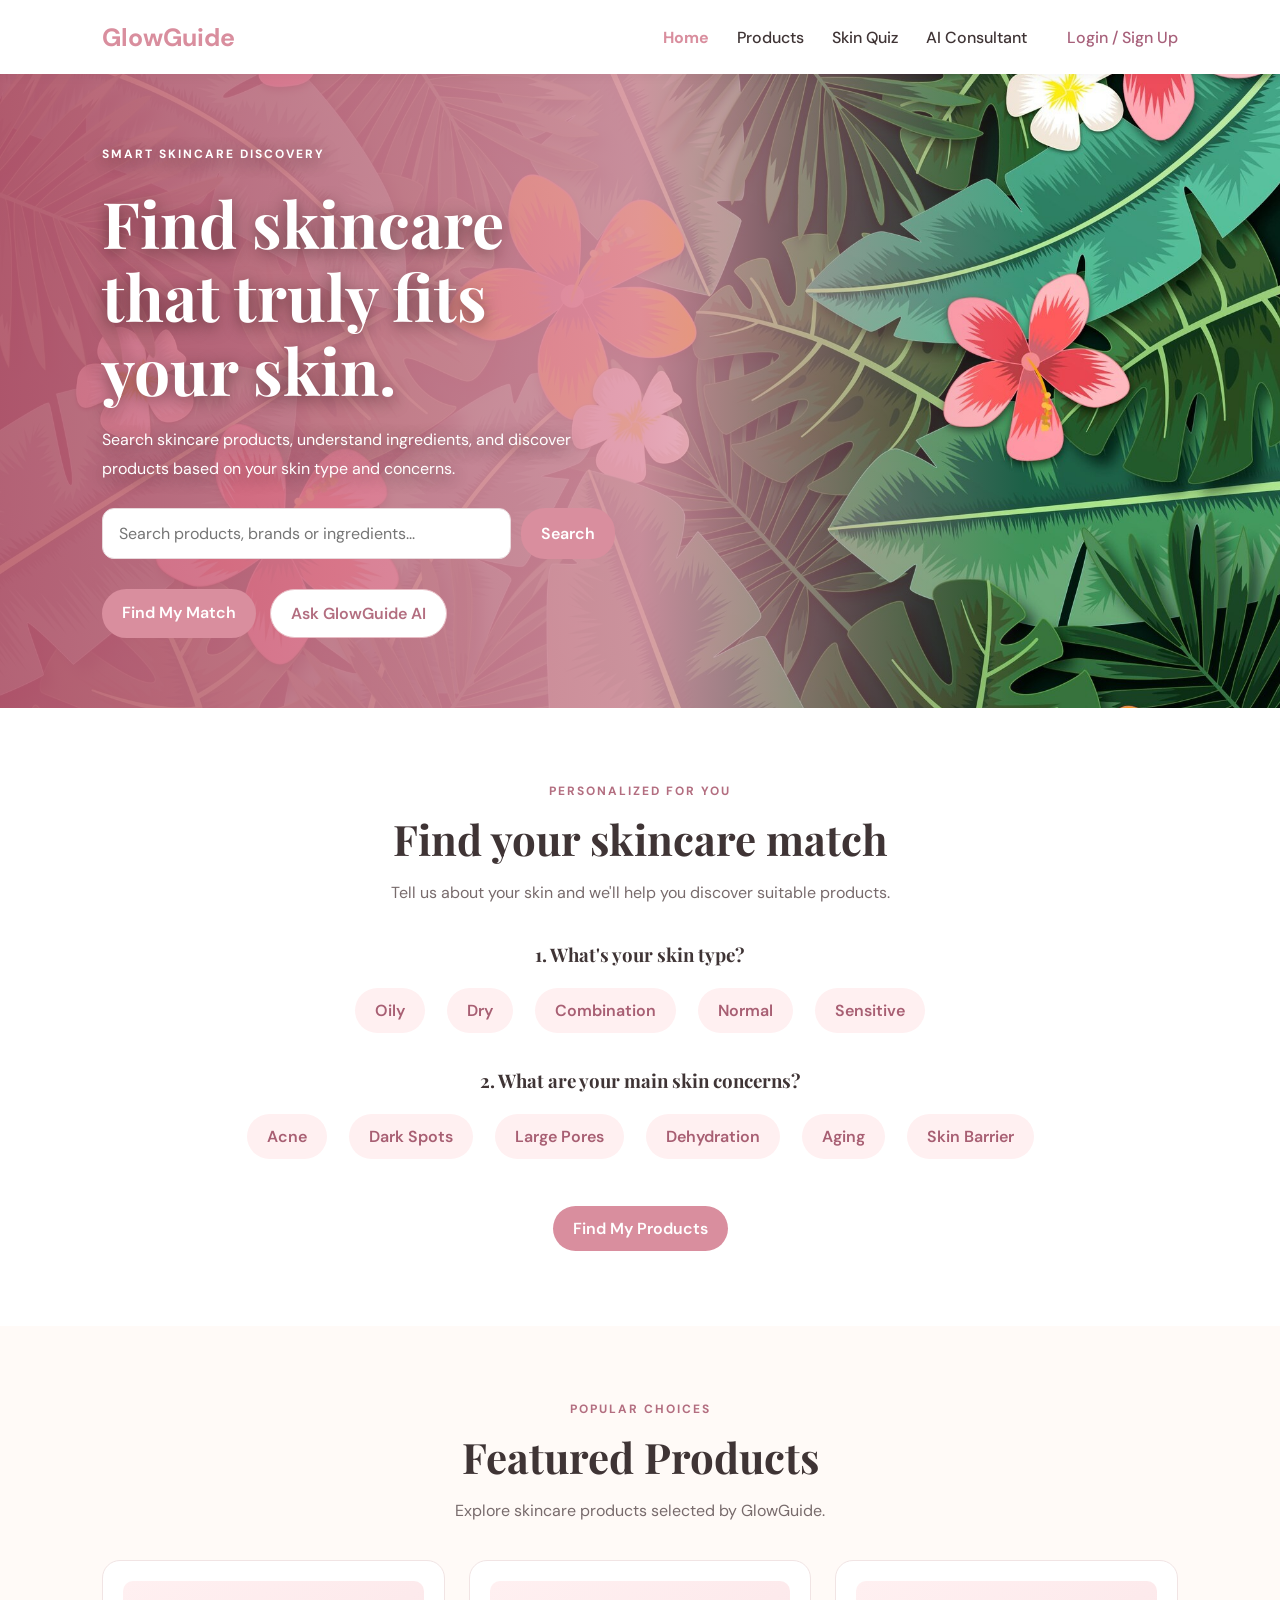
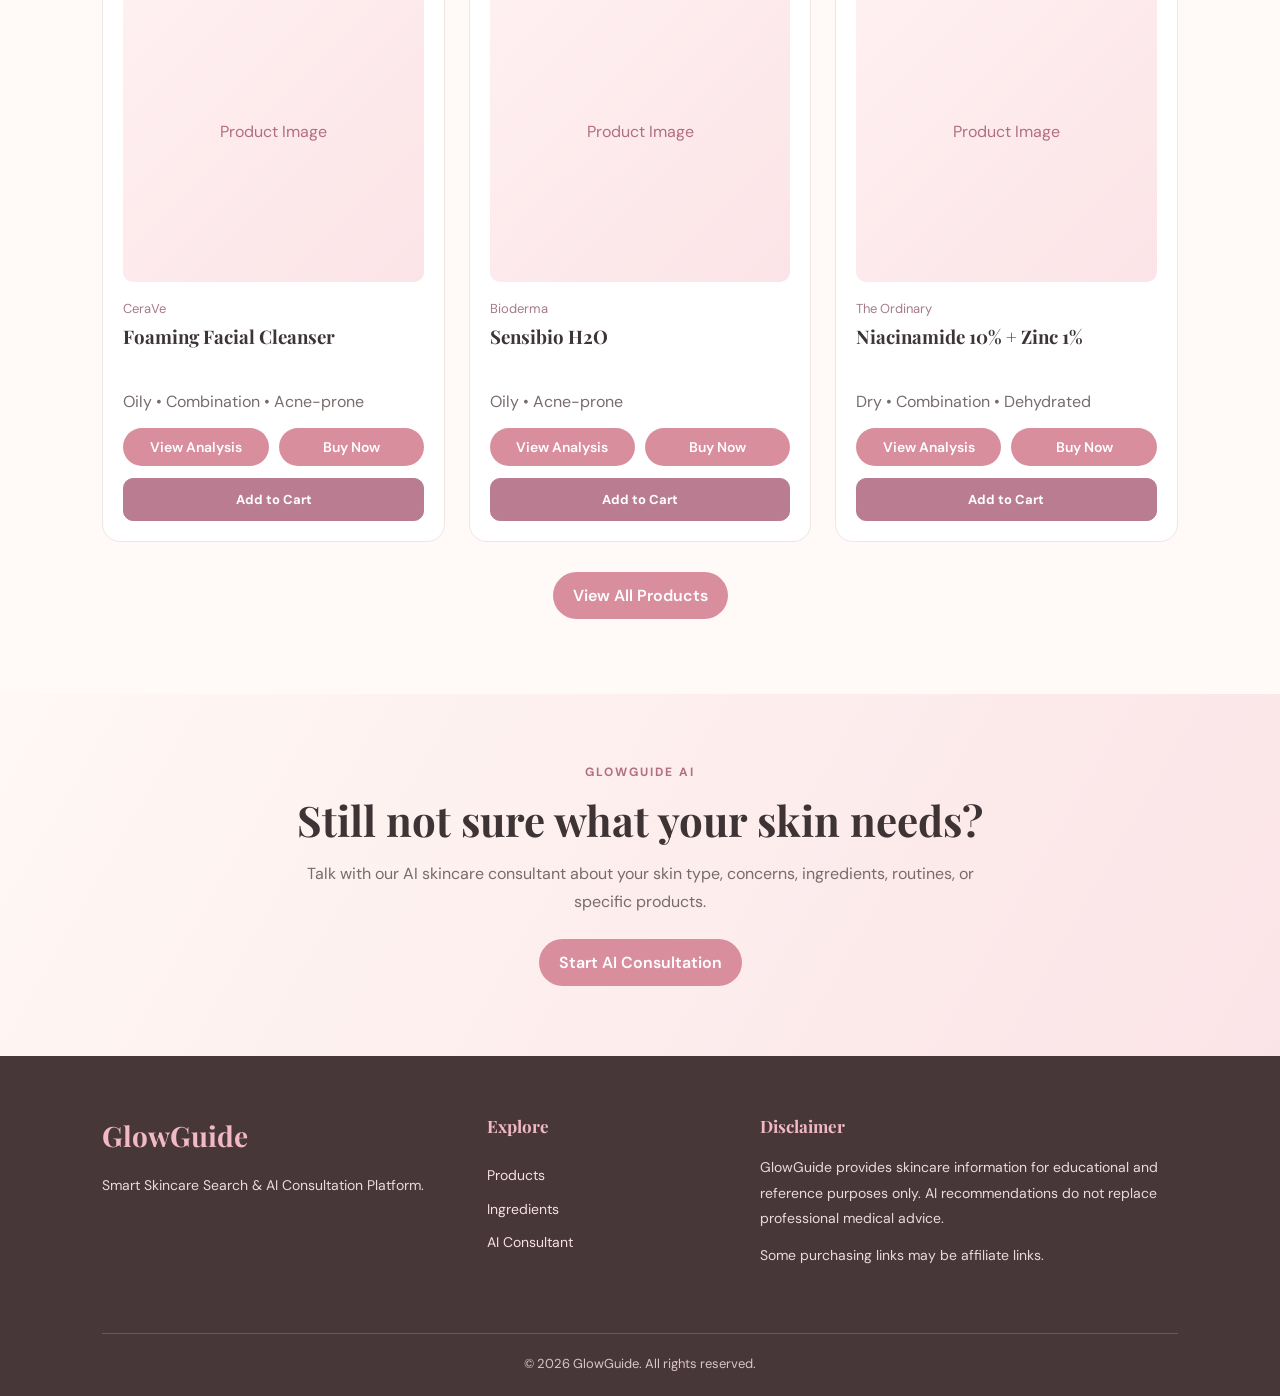
==== commit 40d1ce7c: "feat(ui): enhance search bar and add interactive button effects" ====
--- a/frontend/html/index.html
+++ b/frontend/html/index.html
@@ -7,11 +7,11 @@
 
     <title>GlowGuide | Smart Skincare Search</title>
 
-    <link rel="stylesheet" href="../css/style.css?v=20261111-home-buy-now">
+    <link rel="stylesheet" href="../css/style.css?v=20261112-home-actions-hover">
     <link rel="stylesheet" href="../css/auth.css">
     <script src="../js/auth.js" defer></script>
     <script src="../js/cart.js" defer></script>
-    <script src="../js/main.js?v=20261111-safe-cleanup" defer></script>
+    <script src="../js/main.js?v=20261112-home-search-reset" defer></script>
 </head>
 
 <body>
@@ -53,11 +53,13 @@
 
                 <div class="search-box">
                     <input
+                        id="homeSearchInput"
                         type="search"
                         placeholder="Search products, brands or ingredients..."
+                        aria-label="Search products"
                     >
 
-                    <button type="button">
+                    <button type="button" id="homeSearchButton">
                         Search
                     </button>
                 </div>
--- a/frontend/css/style.css
+++ b/frontend/css/style.css
@@ -152,6 +152,25 @@
   cursor: pointer;
 }
 
+.hero .search-box button {
+  transition: background-color 0.2s ease, box-shadow 0.2s ease, transform 0.2s ease;
+}
+
+.hero .search-box button:not(:disabled):hover {
+  background: #c7798b;
+  box-shadow: 0 6px 16px rgba(125, 55, 75, 0.25);
+  transform: translateY(-2px);
+}
+
+.hero .search-box button:not(:disabled):active {
+  transform: translateY(0);
+}
+
+.hero .search-box button:focus-visible {
+  outline: 3px solid #8e4d60;
+  outline-offset: 3px;
+}
+
 .hero-actions a,
 .product-card>a,
 .view-all-btn,
@@ -169,6 +188,33 @@
   background: white;
   color: #b36e80;
   border: 1px solid #e8bdc5;
+}
+
+.hero-actions a {
+  transition: background-color 0.2s ease, box-shadow 0.2s ease, color 0.2s ease, transform 0.2s ease;
+}
+
+.hero-actions a:first-child:hover {
+  background: #c7798b;
+  box-shadow: 0 6px 16px rgba(125, 55, 75, 0.25);
+  transform: translateY(-2px);
+}
+
+.hero-actions a+a:hover {
+  background: var(--pink);
+  border-color: var(--pink);
+  color: white;
+  box-shadow: 0 6px 16px rgba(125, 55, 75, 0.25);
+  transform: translateY(-2px);
+}
+
+.hero-actions a:active {
+  transform: translateY(0);
+}
+
+.hero-actions a:focus-visible {
+  outline: 3px solid #8e4d60;
+  outline-offset: 3px;
 }
 
 .skin-match,
--- a/frontend/css/auth.css
+++ b/frontend/css/auth.css
@@ -1,17 +1,25 @@
 #accountArea { display: inline-flex; align-items: center; vertical-align: middle; flex-wrap: wrap; gap: 12px; margin-left: 12px; min-height: 42px; }
 #accountArea a { color: #a7607a; text-decoration: none; }
-.admin-nav-links { display: inline-flex; align-items: center; flex-wrap: wrap; gap: 14px; margin-left: 12px; }
-.admin-nav-links a { color: #a7607a !important; font-size: .92em; }
 .account-logout { border: 1px solid #d7a8b9; border-radius: 9px; padding: 9px 14px; background: white; color: #a7607a; cursor: pointer; font: inherit; line-height: 1.2; }
-.auth-page { min-height: 85vh; display: flex; justify-content: center; align-items: center; padding: 50px 20px; background: linear-gradient(135deg, #fff9f8, #f9e7ee); }
+
+.auth-page {
+  min-height: 100vh;
+  display: flex;
+  justify-content: center;
+  align-items: center;
+  padding: 20px;
+  background: linear-gradient(rgba(0, 0, 0, 0.45), rgba(0, 0, 0, 0.45)), 
+              url('../images/2476919.jpg') center/cover fixed no-repeat;
+}
+
 .auth-card { width: 100%; max-width: 460px; padding: 42px; background: white; border: 1px solid #f1dfe6; border-radius: 22px; box-shadow: 0 12px 40px rgba(100,60,75,.08); }
 .auth-card form { display: flex; flex-direction: column; gap: 10px; }
+.auth-card #loginForm { margin-top: 24px; }
 .auth-card input { padding: 13px; border: 1px solid #e8d1d9; border-radius: 10px; font: inherit; }
 .auth-card button { padding: 14px; border: 0; border-radius: 11px; background: #b97c91; color: white; font-weight: 700; cursor: pointer; }
 .auth-message { min-height: 20px; margin-top: 16px; color: #a45570; text-align: center; }
-.login-role-choice { display: flex; gap: 10px; margin: 18px 0; }
-.role-button { flex: 1; border: 1px solid #d7a8b9; border-radius: 9px; padding: 10px; background: white; color: #a7607a; cursor: pointer; }
-.role-button.active { background: #b97c91; color: white; }
+.auth-card select { padding: 13px; border: 1px solid #e8d1d9; border-radius: 10px; font: inherit; width: 100%; }
+#profileForm[hidden] { display: none; }
 .show-password { display: flex !important; align-items: center; gap: 7px; font-weight: 400 !important; }
 .admin-page { padding: 45px 6%; background: #fff9f8; min-height: 85vh; }
 .admin-shell { max-width: 1100px; margin: auto; }
@@ -41,5 +49,10 @@
 @media (max-width: 500px) { .overview-cards, .overview-columns { grid-template-columns: 1fr; } }
 .auth-footer-text, .guest-link { text-align: center; margin-top: 20px; }
 
-.auth-card .role-button:not(.active) { background: #f5edf0; color: #806c76; opacity: .55; }
-.auth-card .role-button:focus-visible { outline: 2px solid #644351; outline-offset: 3px; }
+/* Center Continue as Guest link */
+.guest-link {
+  display: block;
+  width: fit-content;
+  margin: 0 auto;
+  text-align: center;
+}
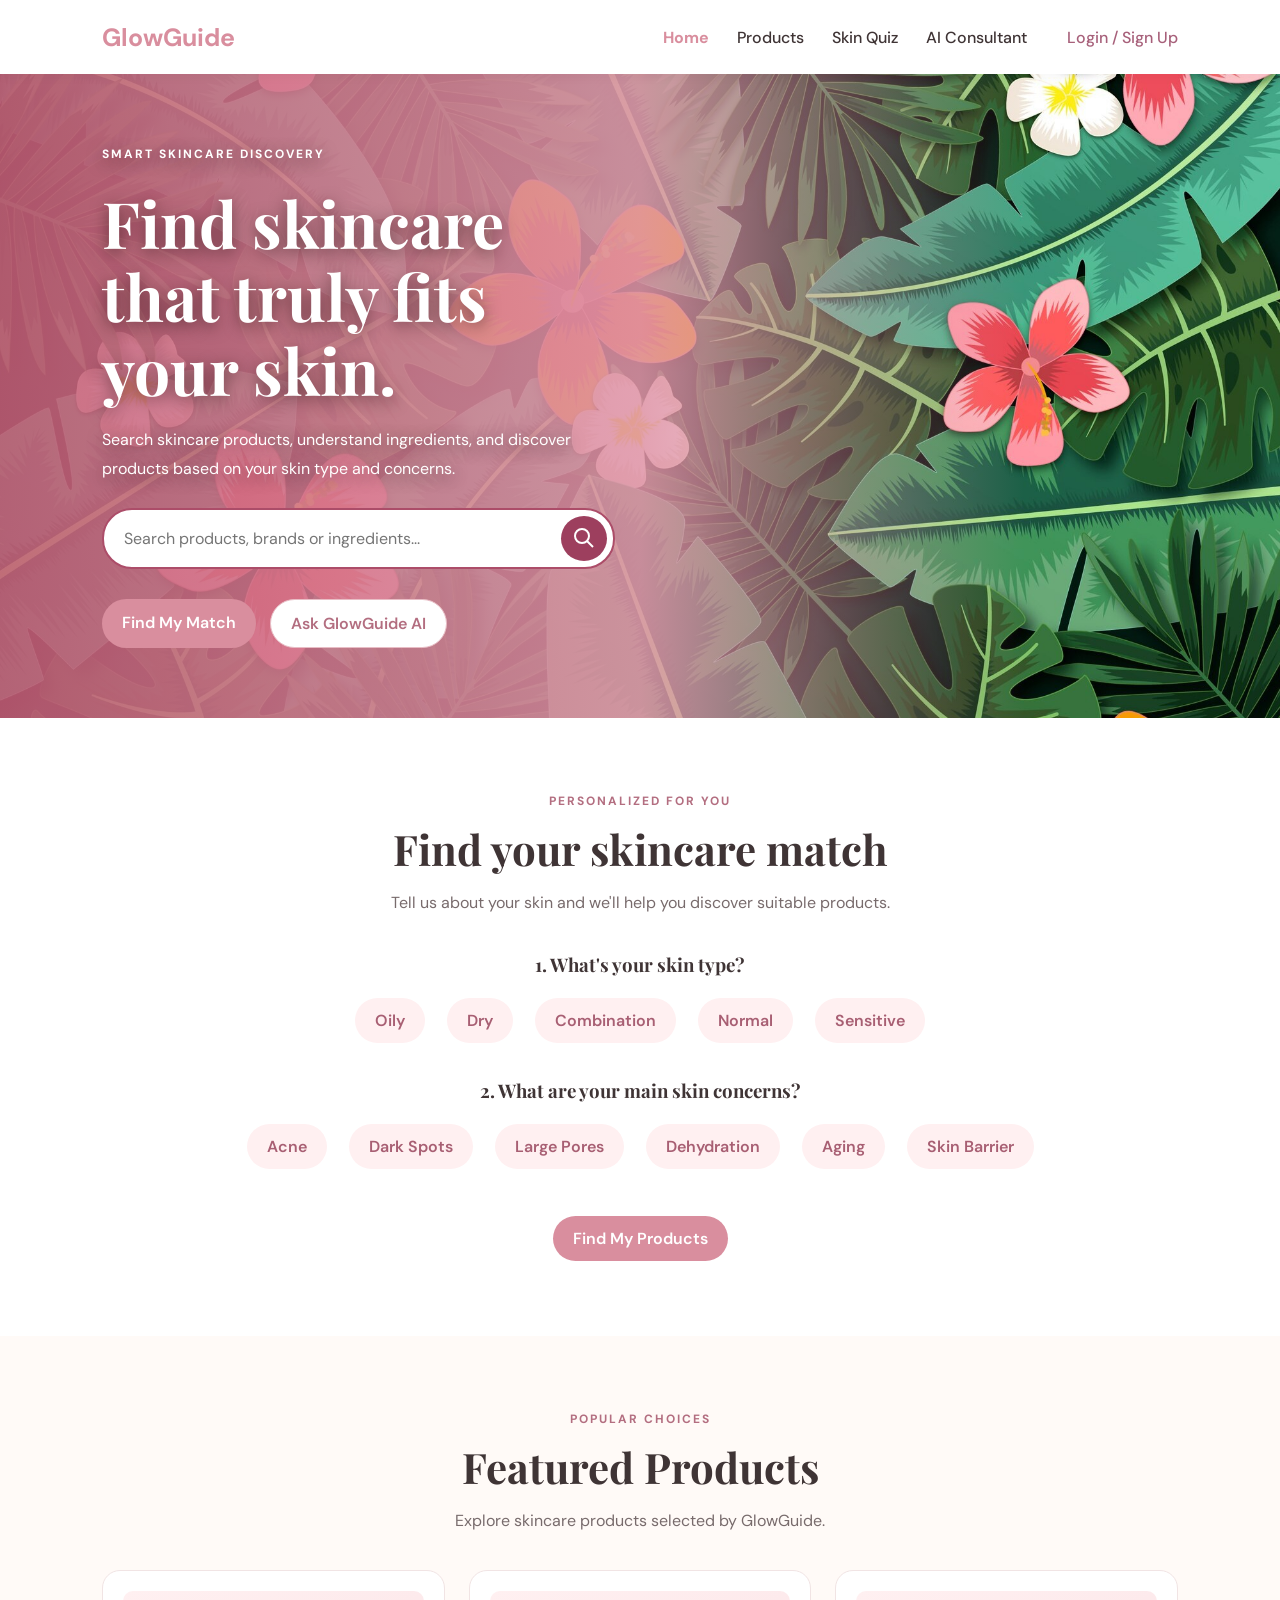
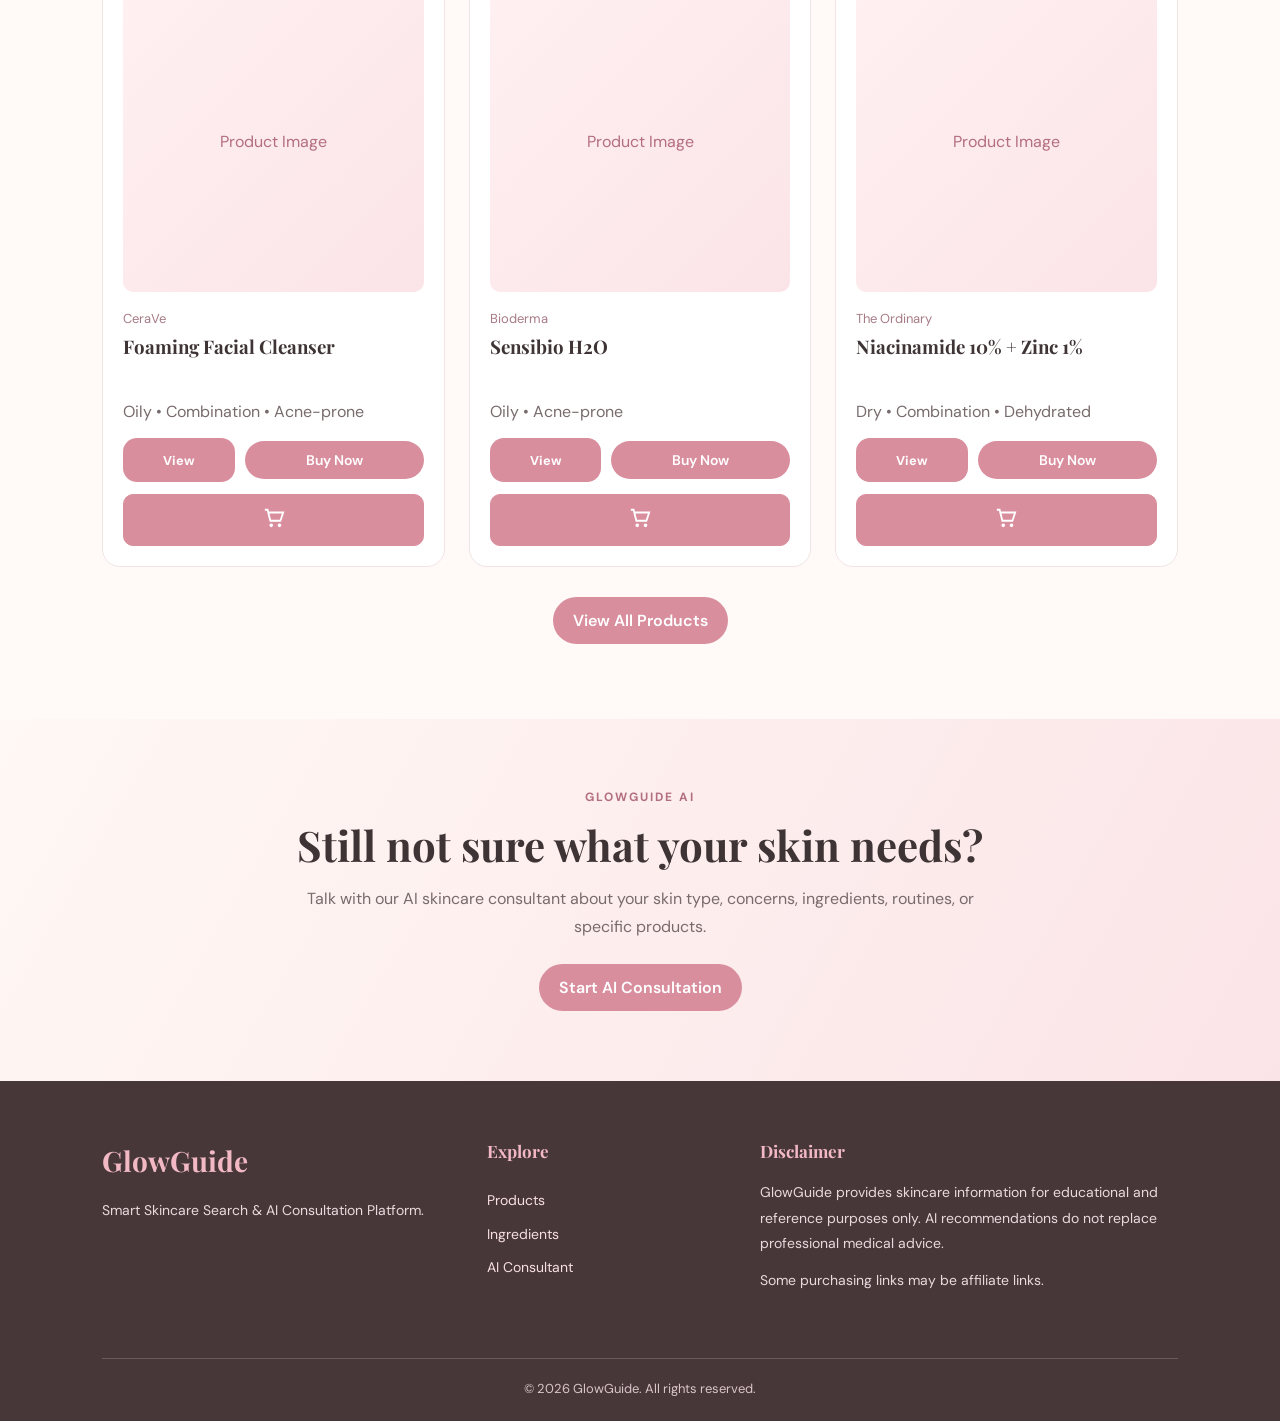
==== commit aed443db: "style: unify product buttons and improve search field" ====
--- a/frontend/html/index.html
+++ b/frontend/html/index.html
@@ -7,11 +7,11 @@
 
     <title>GlowGuide | Smart Skincare Search</title>
 
-    <link rel="stylesheet" href="../css/style.css?v=20261112-home-actions-hover">
+    <link rel="stylesheet" href="../css/style.css?v=20261112-home-search-suggestions">
     <link rel="stylesheet" href="../css/auth.css">
     <script src="../js/auth.js" defer></script>
     <script src="../js/cart.js" defer></script>
-    <script src="../js/main.js?v=20261112-home-search-reset" defer></script>
+    <script src="../js/main.js?v=20261113-view-label" defer></script>
 </head>
 
 <body>
@@ -51,18 +51,25 @@
                     and concerns.
                 </p>
 
-                <div class="search-box">
+                <form id="homeSearchForm" class="search-box" role="search">
                     <input
                         id="homeSearchInput"
                         type="search"
                         placeholder="Search products, brands or ingredients..."
                         aria-label="Search products"
+                        aria-autocomplete="list"
+                        aria-controls="homeSearchSuggestions"
+                        aria-expanded="false"
+                        required
                     >
 
-                    <button type="button" id="homeSearchButton">
-                        Search
-                    </button>
-                </div>
+                    <button type="submit" id="homeSearchButton" aria-label="Search products" title="Search products">
+                        <svg viewBox="0 0 24 24" width="24" height="24" fill="none" stroke="currentColor" stroke-width="2" aria-hidden="true"><circle cx="10" cy="10" r="7"/><path d="m15 15 6 6"/></svg>
+                    </button>
+
+                    <div id="homeSearchSuggestions" class="search-suggestions"
+                         role="listbox" aria-label="Suggested products" hidden></div>
+                </form>
 
                 <div class="hero-actions">
 
@@ -213,7 +220,7 @@
                     </p>
 
                     <a href="product_detail.html?id=1">
-                        View Analysis
+                        View
                     </a>
                     <a href="https://s.shopee.vn/5AtXNepsMI" class="home-buy-link" target="_blank" rel="noopener noreferrer sponsored nofollow" data-affiliate-product="1">
                         Buy Now
@@ -245,7 +252,7 @@
                     </p>
 
                     <a href="product_detail.html?id=2">
-                        View Analysis
+                        View
                     </a>
                     <a href="https://s.shopee.vn/gR81VHrMM" class="home-buy-link" target="_blank" rel="noopener noreferrer sponsored nofollow" data-affiliate-product="2">
                         Buy Now
@@ -277,7 +284,7 @@
                     </p>
 
                     <a href="product_detail.html?id=3">
-                        View Analysis
+                        View
                     </a>
                     <a href="https://s.shopee.vn/906FwvitYx" class="home-buy-link" target="_blank" rel="noopener noreferrer sponsored nofollow" data-affiliate-product="3">
                         Buy Now
--- a/frontend/css/style.css
+++ b/frontend/css/style.css
@@ -171,6 +171,61 @@
   outline-offset: 3px;
 }
 
+.hero .search-box {
+  position: relative;
+}
+
+.hero .search-suggestions {
+  position: absolute;
+  top: calc(100% + 8px);
+  right: 0;
+  left: 0;
+  z-index: 20;
+  max-height: 320px;
+  overflow-y: auto;
+  padding: 6px;
+  border: 1px solid #e8d9dc;
+  border-radius: 14px;
+  background: #fff;
+  box-shadow: 0 10px 28px rgba(58, 34, 41, 0.2);
+}
+
+.hero .search-suggestions[hidden] {
+  display: none;
+}
+
+.hero .search-suggestion {
+  display: flex;
+  flex-direction: column;
+  gap: 4px;
+  padding: 11px 13px;
+  border-radius: 9px;
+  color: #382b30;
+  text-decoration: none;
+  transition: background-color 0.15s ease;
+}
+
+.hero .search-suggestion:hover,
+.hero .search-suggestion:focus-visible {
+  background: #fff0f4;
+  outline: none;
+}
+
+.search-suggestion-name {
+  font-weight: 700;
+}
+
+.search-suggestion-detail,
+.search-suggestions-message {
+  color: #765d65;
+  font-size: 0.9em;
+}
+
+.search-suggestions-message {
+  margin: 0;
+  padding: 11px 13px;
+}
+
 .hero-actions a,
 .product-card>a,
 .view-all-btn,
@@ -666,9 +721,9 @@
   width: calc(100% - 28px);
   margin: 12px 14px 16px;
   padding: 12px 15px;
-  border: 1px solid #b97c91;
+  border: 1px solid #d98e9e;
   border-radius: 10px;
-  background: #b97c91;
+  background: #d98e9e;
   color: white;
   font: inherit;
   font-size: 13px;
@@ -678,7 +733,7 @@
 }
 
 .home-cart-btn:hover {
-  background: #a6647c;
+  background: #bf7588;
 }
 
 .home-cart-btn.added {
@@ -800,3 +855,65 @@
   display: none;
 }
 
+
+/* Search action stays inside the field and remains visible. */
+.hero .search-box { position: relative; display: flex; border: 2px solid #ac4d69; border-radius: 30px; background: white; padding: 4px; }
+.hero .search-box input { flex: 1; min-width: 0; border: 0; background: transparent; padding-right: 60px; }
+.hero .search-box #homeSearchButton { position: absolute; right: 6px; top: 6px; bottom: 6px; width: 46px; padding: 0; display: grid; place-items: center; border-radius: 50%; background: #9d3f5e; color: white; }
+.home-purchase-actions { display: flex; align-items: center; gap: 10px; margin-top: 12px; }
+.home-purchase-actions .home-buy-link { flex: 1; margin: 0; }
+.home-purchase-actions .home-cart-btn, .product-buttons .product-cart-btn, .detail-actions #cartButton { width: 46px; min-width: 46px; height: 46px; flex: 0 0 46px; padding: 10px; margin: 0; display: inline-flex; align-items: center; justify-content: center; }
+.detail-actions #buyProduct { order: 1; }
+.detail-actions #cartButton { order: 2; }
+.detail-actions #askAI { order: 3; }
+
+/* Product actions follow the reference silhouette using the existing palette. */
+.featured-products .product-card {
+  grid-template-columns: minmax(0, 1fr) minmax(0, 1.6fr);
+  align-items: center;
+}
+.featured-products .product-card > a:not(.home-buy-link),
+.home-purchase-actions .home-buy-link {
+  display: flex;
+  align-items: center;
+  justify-content: center;
+  min-height: 44px;
+  padding: 10px 8px;
+  border-radius: 14px;
+  font-size: clamp(11px, 1vw, 14px);
+  font-weight: 700;
+  line-height: 1.2;
+  text-align: center;
+  text-decoration: none;
+  white-space: nowrap;
+}
+.featured-products .product-card > .home-purchase-actions {
+  grid-column: 2;
+  gap: 8px;
+  margin: 0;
+  min-width: 0;
+}
+.home-purchase-actions .home-buy-link {
+  min-width: 0;
+  border: 1.5px solid #a7607a;
+}
+.home-purchase-actions .home-cart-btn,
+.product-buttons .product-cart-btn,
+.detail-actions #cartButton {
+  width: 44px;
+  min-width: 44px;
+  height: 44px;
+  flex: 0 0 44px;
+  border-radius: 14px;
+}
+.home-purchase-actions .home-cart-btn svg,
+.product-buttons .product-cart-btn svg,
+.detail-actions #cartButton svg {
+  width: 24px;
+  height: 24px;
+}
+.home-purchase-actions > :focus-visible,
+.product-buttons > :focus-visible {
+  outline: 3px solid var(--pink);
+  outline-offset: 3px;
+}
